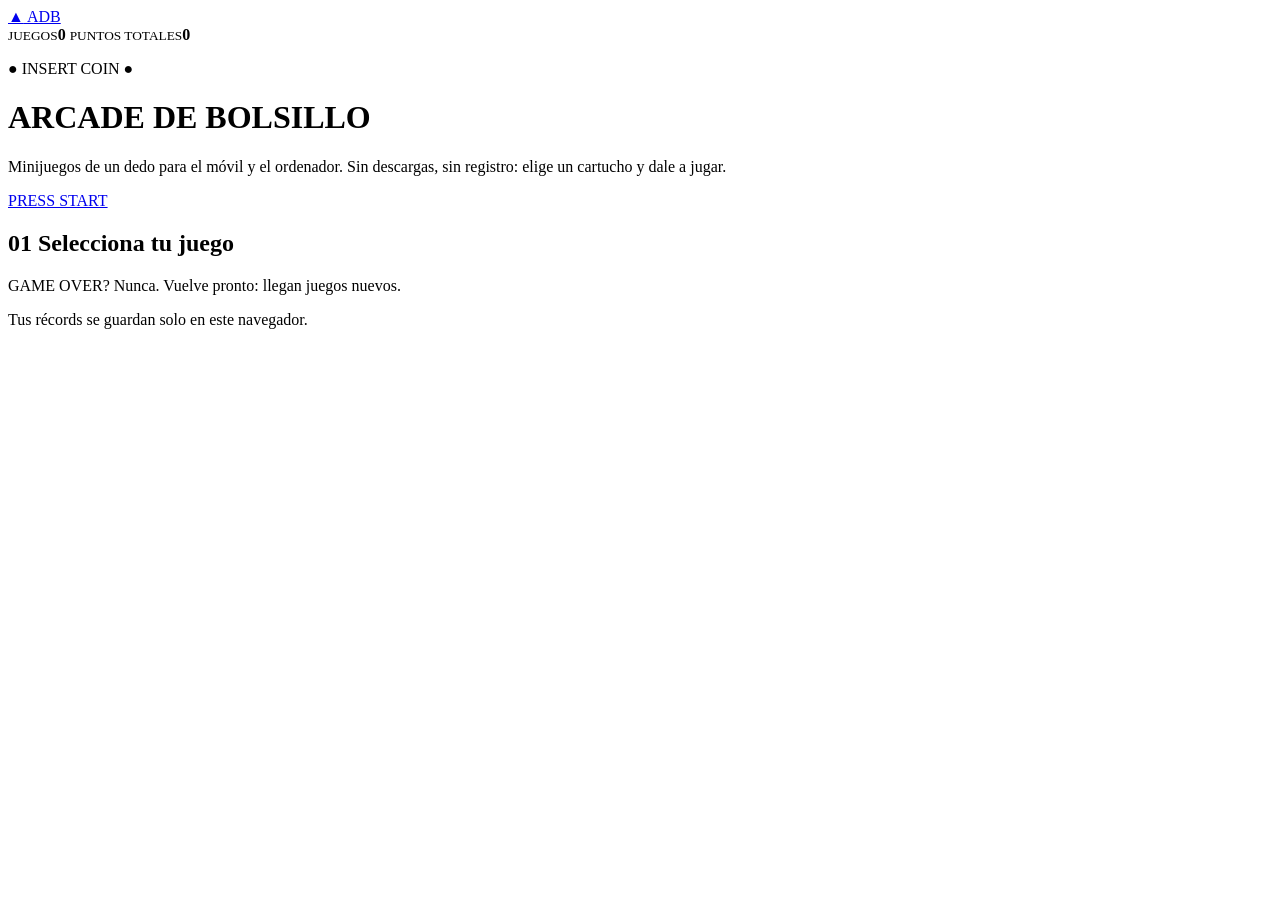
==== index.html @ cdab9563 "Add files via upload" ====
<!doctype html>
<html lang="es">
<head>
<meta charset="utf-8">
<meta name="viewport" content="width=device-width,initial-scale=1,viewport-fit=cover">
<title>Arcade de Bolsillo · Juegos</title>
<meta name="description" content="Colección de minijuegos arcade para jugar en el navegador, en el móvil o en el ordenador.">
<meta name="theme-color" content="#0a0716">
<link rel="icon" href="assets/favicon.svg" type="image/svg+xml">
<link rel="preconnect" href="https://fonts.googleapis.com">
<link rel="preconnect" href="https://fonts.gstatic.com" crossorigin>
<link rel="stylesheet" href="https://fonts.googleapis.com/css2?family=Bungee&family=Chakra+Petch:wght@400;500;600;700&family=Press+Start+2P&display=swap">
<link rel="stylesheet" href="assets/estilo.css">
</head>
<body>
  <div class="crt" aria-hidden="true"></div>

  <header class="hero">
    <div class="cielo" aria-hidden="true">
      <div class="sol"></div>
      <div class="suelo"><div class="rejilla"></div></div>
    </div>

    <nav class="barra">
      <a class="logo" href="./" aria-label="Inicio">
        <span class="logo-ico">▲</span> ADB
      </a>
      <div class="hud-top">
        <span><small>JUEGOS</small><b id="statJuegos">0</b></span>
        <span><small>PUNTOS TOTALES</small><b id="statPuntos">0</b></span>
      </div>
    </nav>

    <div class="hero-txt">
      <p class="insert">● INSERT COIN ●</p>
      <h1 class="titulo" data-texto="ARCADE DE BOLSILLO">ARCADE DE <span>BOLSILLO</span></h1>
      <p class="sub">Minijuegos de un dedo para el móvil y el ordenador. Sin descargas, sin registro: elige un cartucho y dale a jugar.</p>
      <a class="press" href="#juegos">PRESS START</a>
    </div>
  </header>

  <main id="juegos" class="seccion">
    <div class="seccion-cab">
      <h2><span class="num">01</span> Selecciona tu juego</h2>
      <div class="filtros" id="filtros" role="group" aria-label="Filtrar por género"></div>
    </div>
    <div class="rejilla-juegos" id="lista"></div>
  </main>

  <footer class="pie">
    <p><span class="pix">GAME OVER?</span> Nunca. Vuelve pronto: llegan juegos nuevos.</p>
    <p class="mini">Tus récords se guardan solo en este navegador.</p>
  </footer>

  <script src="juegos.js"></script>
  <script src="assets/portal.js"></script>
</body>
</html>
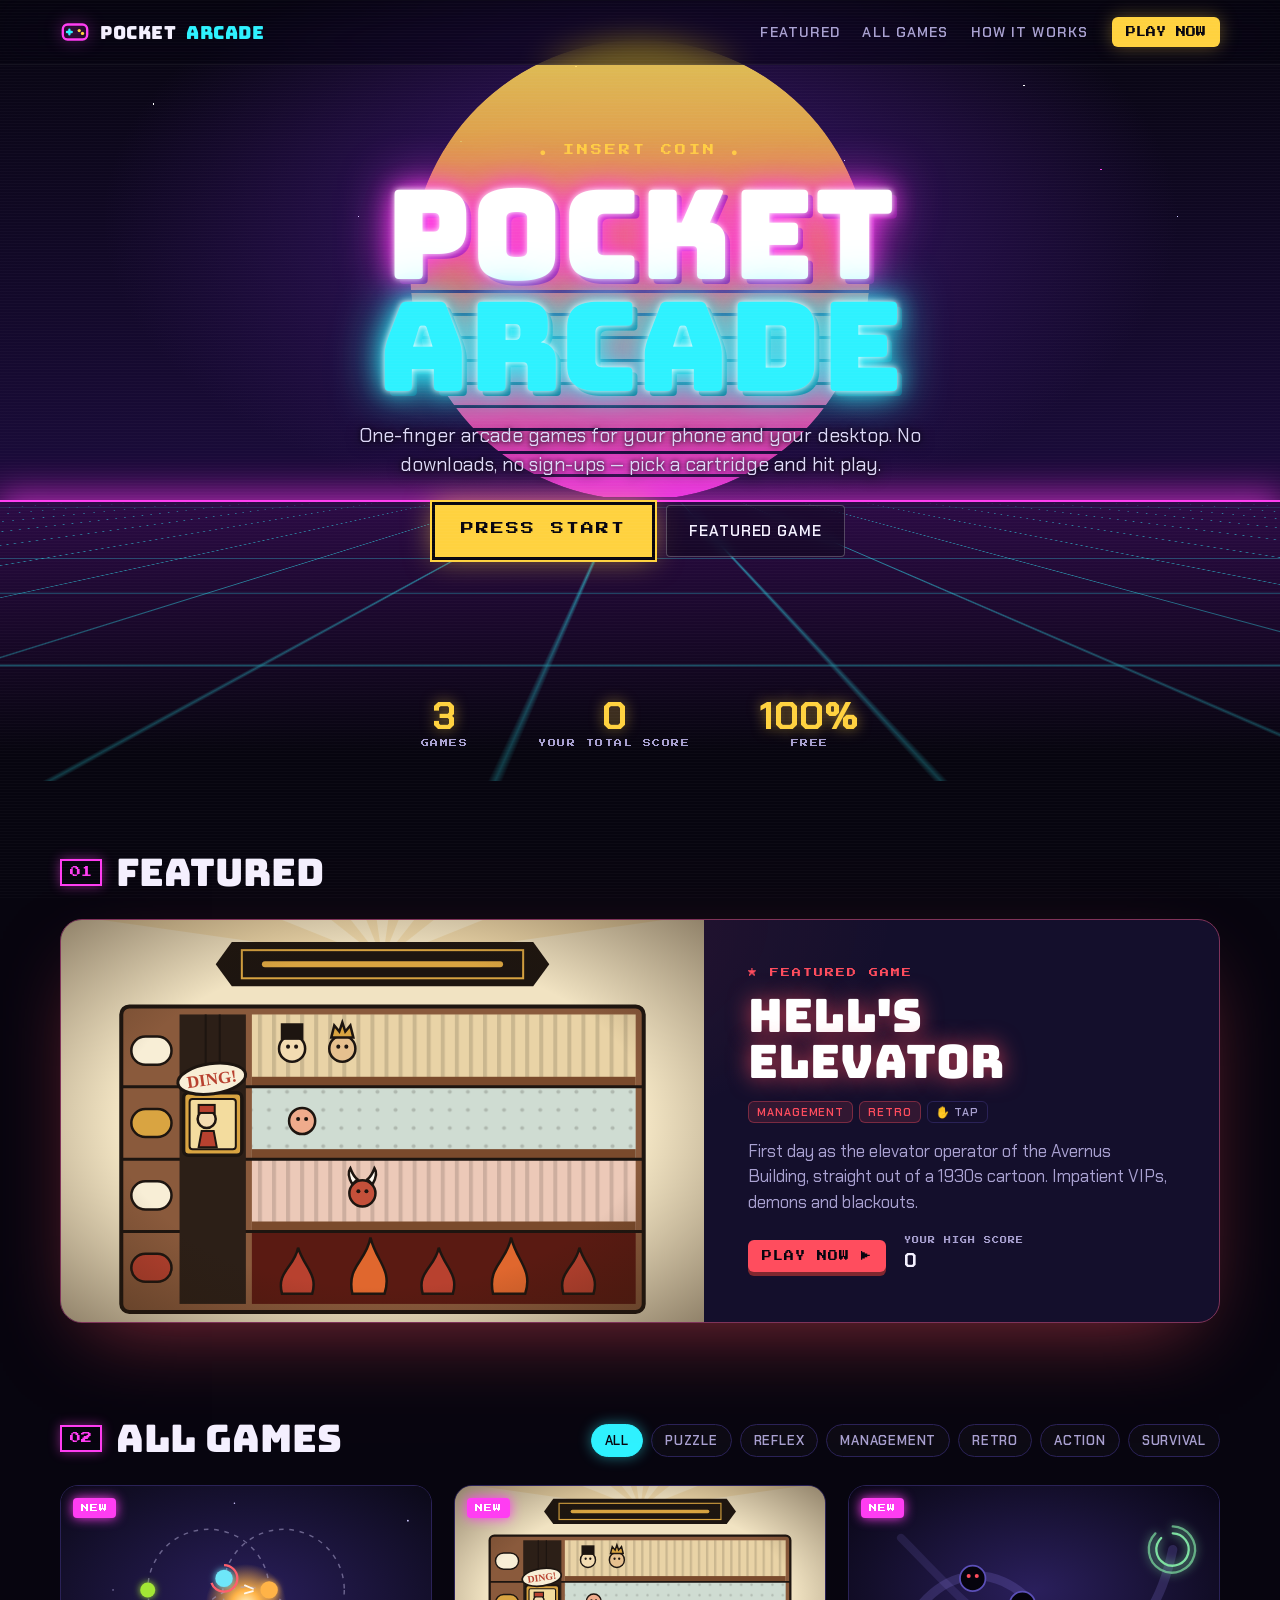
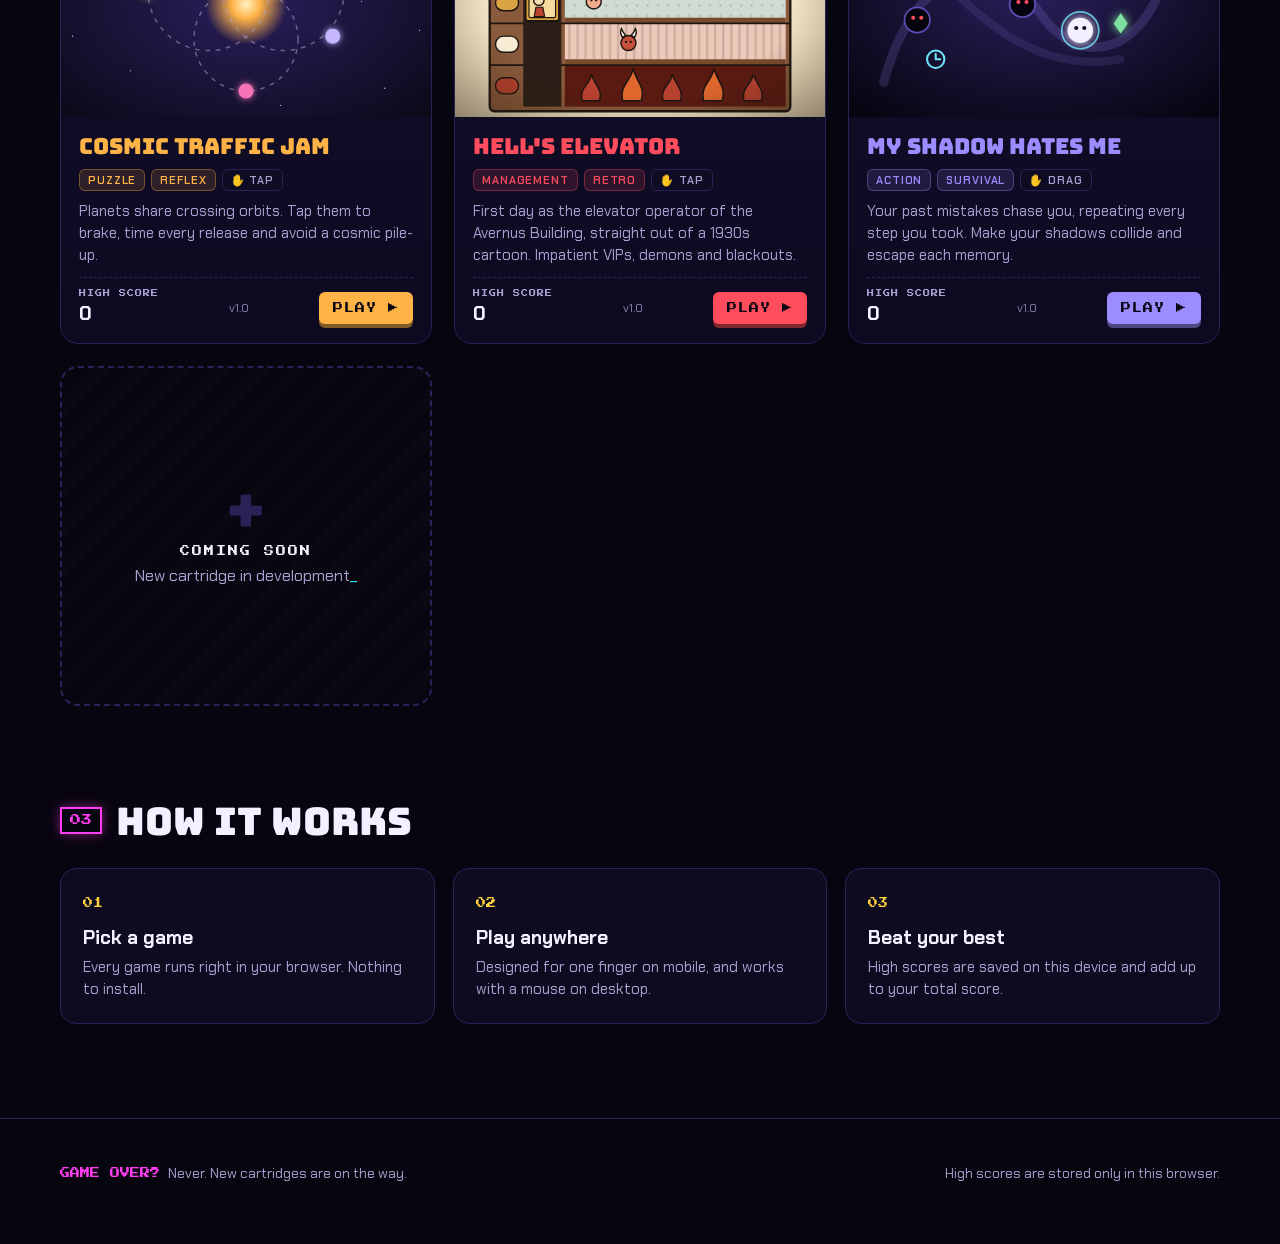
==== commit 6536174a: "Add files via upload" ====
--- a/index.html
+++ b/index.html
@@ -1,58 +1,81 @@
 <!doctype html>
-<html lang="es">
+<html lang="en">
 <head>
 <meta charset="utf-8">
 <meta name="viewport" content="width=device-width,initial-scale=1,viewport-fit=cover">
-<title>Arcade de Bolsillo · Juegos</title>
-<meta name="description" content="Colección de minijuegos arcade para jugar en el navegador, en el móvil o en el ordenador.">
-<meta name="theme-color" content="#0a0716">
+<title>Pocket Arcade · Free browser games</title>
+<meta name="description" content="A collection of one-finger arcade games you can play instantly in your browser, on mobile or desktop.">
+<meta name="theme-color" content="#07050f">
 <link rel="icon" href="assets/favicon.svg" type="image/svg+xml">
 <link rel="preconnect" href="https://fonts.googleapis.com">
 <link rel="preconnect" href="https://fonts.gstatic.com" crossorigin>
 <link rel="stylesheet" href="https://fonts.googleapis.com/css2?family=Bungee&family=Chakra+Petch:wght@400;500;600;700&family=Press+Start+2P&display=swap">
-<link rel="stylesheet" href="assets/estilo.css">
+<link rel="stylesheet" href="assets/style.css">
 </head>
 <body>
-  <div class="crt" aria-hidden="true"></div>
+<div class="crt" aria-hidden="true"></div>
 
-  <header class="hero">
-    <div class="cielo" aria-hidden="true">
-      <div class="sol"></div>
-      <div class="suelo"><div class="rejilla"></div></div>
+<nav class="nav">
+  <div class="wrap">
+    <a class="brand" href="./">
+      <svg viewBox="0 0 64 64" aria-hidden="true"><rect x="6" y="16" width="52" height="32" rx="10" fill="none" stroke="#ff3df2" stroke-width="5"/><path d="M20 27v10M15 32h10" stroke="#2ef2ff" stroke-width="5" stroke-linecap="round"/><circle cx="41" cy="29" r="3.5" fill="#ffd23f"/><circle cx="48" cy="35" r="3.5" fill="#ffd23f"/></svg>
+      POCKET <b>ARCADE</b>
+    </a>
+    <div class="nav-links"><a href="#featured">Featured</a><a href="#games">All games</a><a href="#how">How it works</a></div>
+    <a class="nav-cta" href="#games">PLAY NOW</a>
+  </div>
+</nav>
+
+<header class="hero">
+  <div class="sky" aria-hidden="true"><div class="sun"></div><div class="floor"><div class="grid"></div></div></div>
+  <div class="hero-in">
+    <p class="coin">● INSERT COIN ●</p>
+    <h1>POCKET <span>ARCADE</span></h1>
+    <p class="lead">One-finger arcade games for your phone and your desktop. No downloads, no sign-ups — pick a cartridge and hit play.</p>
+    <div class="hero-actions">
+      <a class="btn-start" href="#games">PRESS START</a>
+      <a class="btn-ghost" href="#featured">Featured game</a>
     </div>
+  </div>
+  <div class="stats">
+    <div class="stat"><b id="statGames">0</b><small>GAMES</small></div>
+    <div class="stat"><b id="statScore">0</b><small>YOUR TOTAL SCORE</small></div>
+    <div class="stat"><b>100%</b><small>FREE</small></div>
+  </div>
+</header>
 
-    <nav class="barra">
-      <a class="logo" href="./" aria-label="Inicio">
-        <span class="logo-ico">▲</span> ADB
-      </a>
-      <div class="hud-top">
-        <span><small>JUEGOS</small><b id="statJuegos">0</b></span>
-        <span><small>PUNTOS TOTALES</small><b id="statPuntos">0</b></span>
-      </div>
-    </nav>
+<main class="wrap">
+  <section id="featured" hidden>
+    <div class="head"><h2><span class="idx">01</span> Featured</h2></div>
+    <div id="featuredSlot"></div>
+  </section>
 
-    <div class="hero-txt">
-      <p class="insert">● INSERT COIN ●</p>
-      <h1 class="titulo" data-texto="ARCADE DE BOLSILLO">ARCADE DE <span>BOLSILLO</span></h1>
-      <p class="sub">Minijuegos de un dedo para el móvil y el ordenador. Sin descargas, sin registro: elige un cartucho y dale a jugar.</p>
-      <a class="press" href="#juegos">PRESS START</a>
+  <section id="games">
+    <div class="head">
+      <h2><span class="idx">02</span> All games</h2>
+      <div class="filters" id="filters" role="group" aria-label="Filter by genre"></div>
     </div>
-  </header>
+    <div class="cards" id="cards"></div>
+  </section>
 
-  <main id="juegos" class="seccion">
-    <div class="seccion-cab">
-      <h2><span class="num">01</span> Selecciona tu juego</h2>
-      <div class="filtros" id="filtros" role="group" aria-label="Filtrar por género"></div>
+  <section id="how">
+    <div class="head"><h2><span class="idx">03</span> How it works</h2></div>
+    <div class="how">
+      <div class="step"><span>01</span><h4>Pick a game</h4><p>Every game runs right in your browser. Nothing to install.</p></div>
+      <div class="step"><span>02</span><h4>Play anywhere</h4><p>Designed for one finger on mobile, and works with a mouse on desktop.</p></div>
+      <div class="step"><span>03</span><h4>Beat your best</h4><p>High scores are saved on this device and add up to your total score.</p></div>
     </div>
-    <div class="rejilla-juegos" id="lista"></div>
-  </main>
+  </section>
+</main>
 
-  <footer class="pie">
-    <p><span class="pix">GAME OVER?</span> Nunca. Vuelve pronto: llegan juegos nuevos.</p>
-    <p class="mini">Tus récords se guardan solo en este navegador.</p>
-  </footer>
+<footer>
+  <div class="wrap">
+    <p><span class="pix">GAME OVER?</span>Never. New cartridges are on the way.</p>
+    <p>High scores are stored only in this browser.</p>
+  </div>
+</footer>
 
-  <script src="juegos.js"></script>
-  <script src="assets/portal.js"></script>
+<script src="catalog.js"></script>
+<script src="assets/portal.js"></script>
 </body>
 </html>
--- a/assets/style.css
+++ b/assets/style.css
@@ -0,0 +1,150 @@
+:root {
+  color-scheme: dark;
+  --bg: #07050f; --bg-2: #0e0a1f; --card: #140f2c; --line: #2a2257;
+  --ink: #f4f0ff; --ink-2: #a9a1d1;
+  --pink: #ff3df2; --cyan: #2ef2ff; --yellow: #ffd23f;
+  --display: "Bungee", Impact, "Arial Black", sans-serif;
+  --ui: "Chakra Petch", "Segoe UI", system-ui, sans-serif;
+  --pix: "Press Start 2P", ui-monospace, monospace;
+  --wrap: 1200px;
+}
+*, *::before, *::after { box-sizing: border-box; }
+html { scroll-behavior: smooth; scroll-padding-top: 80px; }
+body { margin: 0; background: var(--bg); color: var(--ink); font: 16px/1.5 var(--ui); overflow-x: hidden; -webkit-tap-highlight-color: transparent; }
+a { color: inherit; text-decoration: none; }
+img { display: block; max-width: 100%; }
+.wrap { max-width: var(--wrap); margin: 0 auto; padding-inline: max(20px, env(safe-area-inset-left)); }
+.crt { pointer-events: none; position: fixed; inset: 0; z-index: 100;
+  background: repeating-linear-gradient(to bottom, rgba(255,255,255,.022) 0 1px, transparent 1px 3px); }
+
+/* ---------- NAV ---------- */
+.nav { position: sticky; top: 0; z-index: 40; backdrop-filter: blur(14px) saturate(140%); -webkit-backdrop-filter: blur(14px) saturate(140%);
+  background: rgba(7,5,15,.55); border-bottom: 1px solid rgba(255,255,255,.06); }
+.nav .wrap { display: flex; align-items: center; gap: 24px; height: 64px; }
+.brand { display: flex; align-items: center; gap: 10px; font: 400 18px var(--display); letter-spacing: .5px; }
+.brand svg { width: 30px; height: 30px; filter: drop-shadow(0 0 8px rgba(255,61,242,.6)); }
+.brand b { color: var(--cyan); font-weight: 400; }
+.nav-links { display: flex; gap: 22px; margin-left: auto; font-weight: 600; font-size: 14px; letter-spacing: .08em; text-transform: uppercase; color: var(--ink-2); }
+.nav-links a:hover { color: var(--ink); }
+.nav-cta { font: 10px var(--pix); padding: 10px 14px; background: var(--yellow); color: #07050f; border-radius: 6px; box-shadow: 0 0 18px rgba(255,210,63,.35); }
+@media (max-width: 640px) { .nav-links { display: none; } .nav-cta { margin-left: auto; } }
+
+/* ---------- HERO ---------- */
+.hero { position: relative; isolation: isolate; overflow: hidden; min-height: min(88svh, 780px); display: grid; place-items: center; text-align: center; margin-top: -64px; padding: 120px 20px 200px; }
+.sky { position: absolute; inset: 0; z-index: -1;
+  background: radial-gradient(60% 55% at 50% 28%, #3b1670 0%, transparent 70%), linear-gradient(#07050f 0%, #190b38 58%, #2b0b45 64%, #07050f 100%); }
+.sky::before { content: ""; position: absolute; inset: 0 0 40% 0;
+  background-image: radial-gradient(1.5px 1.5px at 12% 22%, #fff 50%, transparent 51%), radial-gradient(1px 1px at 28% 46%, #cfc8ff 50%, transparent 51%),
+    radial-gradient(1.5px 1.5px at 45% 14%, #fff 50%, transparent 51%), radial-gradient(1px 1px at 66% 34%, #cfc8ff 50%, transparent 51%),
+    radial-gradient(1.5px 1.5px at 80% 18%, #fff 50%, transparent 51%), radial-gradient(1px 1px at 92% 46%, #cfc8ff 50%, transparent 51%),
+    radial-gradient(1.5px 1.5px at 36% 30%, #2ef2ff 50%, transparent 51%), radial-gradient(1.5px 1.5px at 86% 36%, #ff3df2 50%, transparent 51%);
+  animation: twinkle 4s ease-in-out infinite alternate; }
+@keyframes twinkle { to { opacity: .5; } }
+.sun { position: absolute; left: 50%; top: 64%; width: min(460px, 82vw); aspect-ratio: 1; transform: translate(-50%, -100%); border-radius: 50%;
+  background: linear-gradient(#ffe45c 0%, #ff8a3d 45%, #ff3df2 100%); box-shadow: 0 0 90px rgba(255,61,242,.45), 0 0 180px rgba(255,138,61,.25); opacity: .85;
+  -webkit-mask: repeating-linear-gradient(#000 0 calc(10% - 3px), transparent calc(10% - 3px) 10%) bottom / 100% 50% no-repeat, linear-gradient(#000,#000) top / 100% 50% no-repeat;
+          mask: repeating-linear-gradient(#000 0 calc(10% - 3px), transparent calc(10% - 3px) 10%) bottom / 100% 50% no-repeat, linear-gradient(#000,#000) top / 100% 50% no-repeat; }
+.floor { position: absolute; left: 0; right: 0; bottom: 0; height: 36%; perspective: 500px; overflow: hidden;
+  background: linear-gradient(#2b0b45, #07050f 90%); border-top: 2px solid var(--pink); box-shadow: 0 -6px 30px rgba(255,61,242,.6); }
+.grid { position: absolute; left: -50%; right: -50%; top: 0; height: 200%; transform-origin: top center; transform: rotateX(70deg);
+  background-image: linear-gradient(to right, rgba(46,242,255,.5) 1px, transparent 1px), linear-gradient(rgba(46,242,255,.5) 1px, transparent 1px);
+  background-size: 60px 60px; animation: drive 1.4s linear infinite;
+  -webkit-mask: linear-gradient(transparent, #000 20%, #000 60%, transparent); mask: linear-gradient(transparent, #000 20%, #000 60%, transparent); }
+@keyframes drive { to { background-position: 0 60px; } }
+.hero-in { display: flex; flex-direction: column; align-items: center; gap: 20px; max-width: 860px; }
+.coin { font: 11px var(--pix); color: var(--yellow); letter-spacing: 3px; animation: blink 1.1s steps(2) infinite; margin: 0; }
+@keyframes blink { 50% { opacity: 0; } }
+.hero h1 { margin: 0; font: 400 clamp(46px, 11vw, 124px)/.9 var(--display); color: #fff;
+  text-shadow: 0 0 6px #fff, 0 0 24px var(--pink), 0 0 52px var(--pink), 5px 5px 0 #5b0f7a; }
+.hero h1 span { display: block; color: var(--cyan); text-shadow: 0 0 6px #fff, 0 0 24px var(--cyan), 0 0 52px var(--cyan), 5px 5px 0 #0d3f6a; }
+.hero h1:hover { animation: glitch .35s steps(2) 2; }
+@keyframes glitch { 25% { transform: translate(-3px,2px) skewX(4deg); } 50% { transform: translate(3px,-1px); filter: hue-rotate(60deg); } 75% { transform: translate(-2px,-2px) skewX(-3deg); } }
+.lead { margin: 0; max-width: 52ch; color: #ddd8f7; font-size: clamp(16px, 2.2vw, 19px); text-shadow: 0 2px 14px #07050f, 0 0 4px #07050f; }
+.hero-actions { display: flex; flex-wrap: wrap; gap: 14px; justify-content: center; margin-top: 6px; }
+.btn-start { font: 13px var(--pix); letter-spacing: 2px; padding: 17px 26px; color: #07050f; background: var(--yellow);
+  box-shadow: 0 0 0 3px #07050f, 0 0 0 5px var(--yellow), 0 0 30px rgba(255,210,63,.6); transition: transform .15s, box-shadow .15s, background .15s; }
+.btn-start:hover, .btn-start:focus-visible { transform: translateY(-3px); background: #fff; outline: none; box-shadow: 0 0 0 3px #07050f, 0 0 0 5px var(--pink), 0 0 40px rgba(255,61,242,.7); }
+.btn-ghost { font: 600 15px var(--ui); letter-spacing: .06em; text-transform: uppercase; padding: 15px 22px; border: 1px solid rgba(255,255,255,.25); border-radius: 4px; background: rgba(7,5,15,.4); backdrop-filter: blur(6px); }
+.btn-ghost:hover { border-color: var(--cyan); color: var(--cyan); }
+.stats { position: absolute; left: 0; right: 0; bottom: 34px; display: flex; justify-content: center; gap: clamp(20px, 6vw, 70px); }
+.stat { display: flex; flex-direction: column; align-items: center; gap: 4px; }
+.stat b { font: 700 clamp(26px, 4vw, 38px)/1 var(--ui); font-variant-numeric: tabular-nums; color: var(--yellow); text-shadow: 0 0 14px rgba(255,210,63,.55); }
+.stat small { font: 8px var(--pix); letter-spacing: 1.5px; color: var(--ink-2); }
+
+/* ---------- SECTIONS ---------- */
+section { padding: 72px 0 24px; }
+.head { display: flex; flex-wrap: wrap; align-items: end; justify-content: space-between; gap: 16px 24px; margin-bottom: 28px; }
+.head h2 { margin: 0; font: 400 clamp(26px, 4vw, 38px)/1 var(--display); display: flex; align-items: center; gap: 14px; }
+.idx { font: 11px var(--pix); color: var(--pink); border: 2px solid var(--pink); padding: 6px 8px; box-shadow: 0 0 12px rgba(255,61,242,.45); }
+
+/* Featured */
+.featured { --c: var(--cyan); position: relative; display: grid; grid-template-columns: 1.25fr 1fr; overflow: hidden; border-radius: 22px;
+  background: radial-gradient(120% 120% at 0% 0%, color-mix(in srgb, var(--c) 22%, transparent), transparent 60%), var(--card);
+  border: 1px solid color-mix(in srgb, var(--c) 40%, var(--line)); box-shadow: 0 30px 80px -30px color-mix(in srgb, var(--c) 55%, transparent); }
+.featured .cover { aspect-ratio: 16/10; min-height: 100%; }
+.featured .info { padding: clamp(24px, 4vw, 44px); display: flex; flex-direction: column; justify-content: center; gap: 16px; }
+.featured .kicker { font: 9px var(--pix); letter-spacing: 2px; color: var(--c); }
+.featured h3 { margin: 0; font: 400 clamp(30px, 4vw, 46px)/1 var(--display); color: #fff; text-shadow: 0 0 22px color-mix(in srgb, var(--c) 70%, transparent); }
+.featured p { margin: 0; color: var(--ink-2); font-size: 17px; }
+.featured .row { display: flex; align-items: center; gap: 18px; flex-wrap: wrap; margin-top: 6px; }
+@media (max-width: 820px) { .featured { grid-template-columns: 1fr; } }
+
+/* Filters */
+.filters { display: flex; flex-wrap: wrap; gap: 8px; }
+.chip { font: 600 13px var(--ui); letter-spacing: .06em; text-transform: uppercase; cursor: pointer; color: var(--ink-2); background: rgba(255,255,255,.02);
+  border: 1px solid var(--line); padding: 7px 13px; border-radius: 999px; transition: all .15s; }
+.chip:hover { color: var(--ink); border-color: var(--ink-2); }
+.chip[aria-pressed="true"] { color: #07050f; background: var(--cyan); border-color: var(--cyan); box-shadow: 0 0 14px rgba(46,242,255,.45); }
+.chip:focus-visible, .card:focus-visible { outline: 2px solid var(--yellow); outline-offset: 3px; }
+
+/* Cards */
+.cards { display: grid; grid-template-columns: repeat(auto-fill, minmax(min(100%, 330px), 1fr)); gap: 22px; }
+.card { --c: var(--cyan); position: relative; display: flex; flex-direction: column; overflow: hidden;
+  background: linear-gradient(180deg, var(--card), #0c0920); border: 1px solid var(--line); border-radius: 18px;
+  transform: perspective(900px) rotateX(var(--rx, 0deg)) rotateY(var(--ry, 0deg)) translateY(var(--ty, 0));
+  transition: transform .2s ease, border-color .2s, box-shadow .2s; animation: rise .5s both; animation-delay: calc(var(--i, 0) * 80ms); }
+@keyframes rise { from { opacity: 0; transform: translateY(24px); } }
+.card:hover { --ty: -6px; border-color: var(--c); box-shadow: 0 0 0 1px var(--c), 0 20px 50px -14px var(--c); }
+.cover { position: relative; aspect-ratio: 16/10; overflow: hidden; background: radial-gradient(circle at 50% 40%, color-mix(in srgb, var(--c) 35%, #07050f), #07050f); }
+.cover img { width: 100%; height: 100%; object-fit: cover; transition: transform .45s ease; }
+.card:hover .cover img, .featured:hover .cover img { transform: scale(1.06); }
+.cover .initial { position: absolute; inset: 0; display: grid; place-items: center; font: 400 72px var(--display); color: var(--c); text-shadow: 0 0 30px var(--c); }
+.cover::after { content: ""; position: absolute; inset: 0; background: linear-gradient(110deg, transparent 35%, rgba(255,255,255,.18) 50%, transparent 65%); transform: translateX(-120%); transition: transform .7s ease; }
+.card:hover .cover::after, .featured:hover .cover::after { transform: translateX(120%); }
+.cover .play { position: absolute; inset: 0; display: grid; place-items: center; opacity: 0; transition: opacity .2s; background: rgba(7,5,15,.35); }
+.cover .play span { width: 64px; height: 64px; border-radius: 50%; display: grid; place-items: center; background: var(--c); color: #07050f; font-size: 22px; box-shadow: 0 0 30px var(--c); transform: scale(.8); transition: transform .2s; }
+.card:hover .play { opacity: 1; } .card:hover .play span { transform: scale(1); }
+.badge { position: absolute; top: 12px; left: 12px; z-index: 2; font: 8px var(--pix); letter-spacing: 1px; padding: 6px 8px; border-radius: 4px; background: var(--pink); color: #fff; box-shadow: 0 0 12px var(--pink); }
+.body { display: flex; flex-direction: column; gap: 10px; padding: 18px 18px 16px; flex: 1; }
+.body h3 { margin: 0; font: 400 22px/1.1 var(--display); color: var(--c); }
+.body p { margin: 0; color: var(--ink-2); font-size: 15px; line-height: 1.45; flex: 1; }
+.tags { display: flex; flex-wrap: wrap; gap: 6px; }
+.tag { font: 600 11px var(--ui); letter-spacing: .08em; text-transform: uppercase; padding: 3px 8px; border-radius: 6px; color: var(--c);
+  background: color-mix(in srgb, var(--c) 13%, transparent); border: 1px solid color-mix(in srgb, var(--c) 35%, transparent); }
+.tag.ctl { color: var(--ink-2); background: transparent; border-color: var(--line); }
+.foot { display: flex; align-items: center; justify-content: space-between; gap: 10px; padding-top: 12px; border-top: 1px dashed var(--line); }
+.score small { display: block; font: 7px var(--pix); letter-spacing: 1px; color: var(--ink-2); margin-bottom: 3px; }
+.score b { font: 700 20px var(--ui); font-variant-numeric: tabular-nums; }
+.ver { font-size: 12px; color: var(--ink-2); opacity: .8; }
+.btn-play { font: 10px var(--pix); letter-spacing: 1px; padding: 11px 14px; color: #07050f; background: var(--c); border-radius: 6px;
+  box-shadow: 0 4px 0 color-mix(in srgb, var(--c) 50%, #000); transition: transform .1s, box-shadow .1s; display: inline-block; }
+.card:hover .btn-play, .btn-play:hover { transform: translateY(-2px); box-shadow: 0 6px 0 color-mix(in srgb, var(--c) 50%, #000), 0 0 20px var(--c); }
+.soon { display: grid; place-items: center; text-align: center; min-height: 340px; padding: 24px; border: 2px dashed var(--line); border-radius: 18px; color: var(--ink-2);
+  background: repeating-linear-gradient(-45deg, transparent 0 14px, rgba(255,255,255,.015) 14px 28px); }
+.soon .plus { font: 400 54px/1 var(--display); color: var(--line); }
+.soon b { display: block; margin: 8px 0; font: 10px var(--pix); letter-spacing: 2px; color: var(--ink); }
+.soon i { font-style: normal; color: var(--cyan); animation: blink 1.4s steps(2) infinite; }
+.empty { grid-column: 1 / -1; text-align: center; color: var(--ink-2); padding: 40px; }
+
+/* How it works */
+.how { display: grid; grid-template-columns: repeat(auto-fit, minmax(220px, 1fr)); gap: 18px; }
+.step { padding: 22px; border-radius: 16px; background: var(--bg-2); border: 1px solid var(--line); }
+.step span { font: 10px var(--pix); color: var(--yellow); }
+.step h4 { margin: 10px 0 6px; font: 700 19px var(--ui); }
+.step p { margin: 0; color: var(--ink-2); font-size: 15px; }
+
+footer { margin-top: 70px; border-top: 1px solid var(--line); padding: 30px 0 46px; color: var(--ink-2); font-size: 14px; }
+footer .wrap { display: flex; flex-wrap: wrap; justify-content: space-between; gap: 12px; }
+footer .pix { font: 10px var(--pix); color: var(--pink); margin-right: 8px; }
+
+@media (prefers-reduced-motion: reduce) { *, *::before, *::after { animation: none !important; transition: none !important; } html { scroll-behavior: auto; } }
